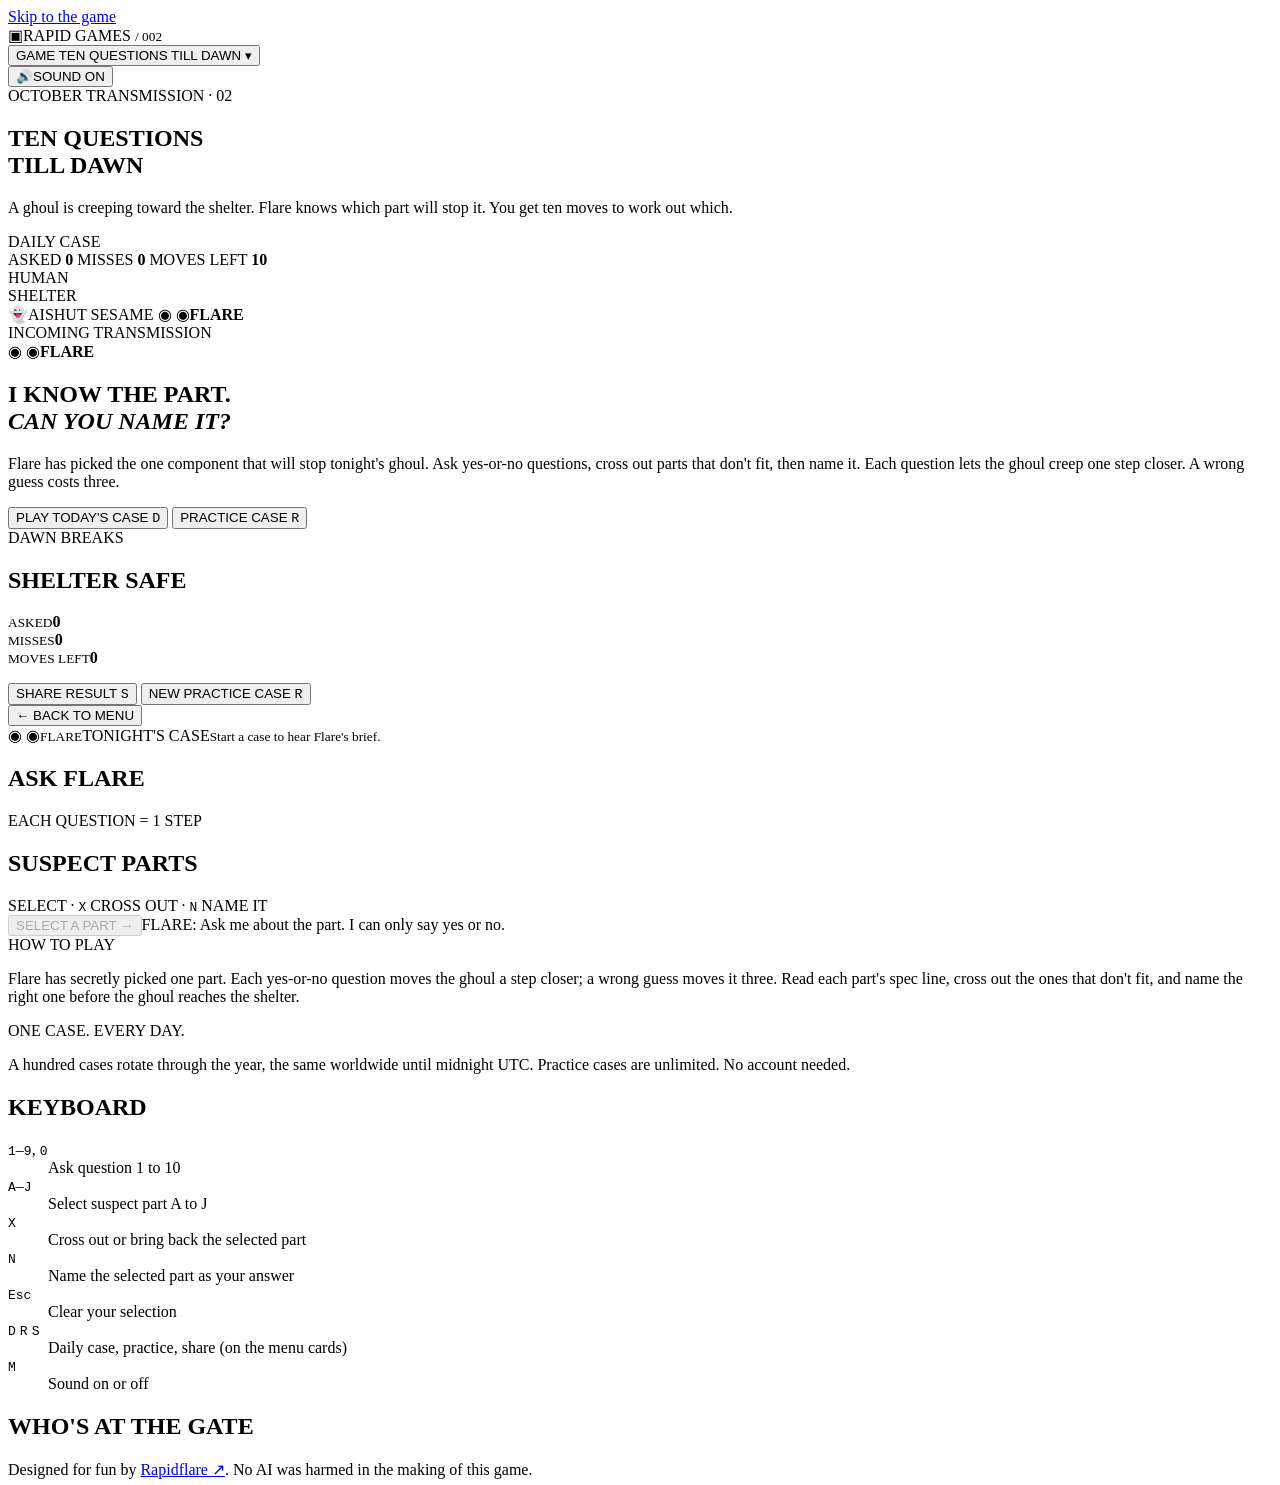
==== public/ten-questions/index.html @ 96497e57 "Add Ten Questions Till Dawn and an accessibility and sound pass Ten Questions Till Dawn is a second " ====
<!doctype html>
<html lang="en">
  <head>
    <meta charset="utf-8">
    <meta name="viewport" content="width=device-width, initial-scale=1, viewport-fit=cover">
    <meta name="theme-color" content="#141023">
    <meta name="description" content="A tiny daily deduction game. A ghoul creeps closer with every question. Work out which part Flare needs before it reaches the shelter.">
    <meta property="og:title" content="Ten Questions Till Dawn">
    <meta property="og:description" content="Ten moves. One part. A ghoul at the gate. Help Flare before it reaches the shelter.">
    <meta property="og:type" content="website">
    <title>Ten Questions Till Dawn · Rapid Games</title>
    <link rel="icon" href="/favicon.svg" type="image/svg+xml">
    <link rel="stylesheet" href="/style.css">
    <link rel="stylesheet" href="/ten-questions/style.css">
    <script type="module" src="/ten-questions/game.mjs"></script>
  </head>
  <body data-theme="halloween">
    <a class="skip-link" href="#game-cabinet">Skip to the game</a>
    <div class="page-shell">
      <header class="masthead">
        <div class="brand"><span class="brand-mark" aria-hidden="true">▣</span><span>RAPID GAMES <small>/ 002</small></span></div>
        <div class="masthead-tools">
          <nav class="game-picker" aria-label="Games">
            <button id="game-menu-button" class="menu-button" type="button" aria-expanded="false" aria-controls="game-menu"><span class="menu-kicker">GAME</span> <span class="menu-current">TEN QUESTIONS TILL DAWN</span> <span aria-hidden="true">▾</span></button>
            <ul id="game-menu" class="game-menu" hidden></ul>
          </nav>
          <button id="sound-toggle" class="sound-toggle" type="button" aria-pressed="true" aria-keyshortcuts="M"><span class="sound-icon" aria-hidden="true">🔊</span><span class="sound-label">SOUND ON</span></button>
        </div>
      </header>

      <main>
        <section class="hero" aria-labelledby="game-title">
          <div class="signal-label"><span class="signal-dot"></span><span>OCTOBER TRANSMISSION · 02</span></div>
          <h1 id="game-title">TEN QUESTIONS<br><span>TILL DAWN</span></h1>
          <p class="subtitle">A ghoul is creeping toward the shelter. Flare knows which part will stop it. You get ten moves to work out which.</p>
        </section>

        <section id="game-cabinet" class="cabinet" aria-label="Game cabinet" tabindex="-1">
          <div class="cabinet-top">
            <div class="cabinet-id"><span class="status-light"></span><span id="cabinet-label">DAILY CASE</span><span id="day-label" class="day-label"></span></div>
            <div class="hud" aria-label="Game status">
              <span title="Questions asked">ASKED <strong id="asked-value">0</strong></span>
              <span title="Wrong guesses">MISSES <strong id="misses-value">0</strong></span>
              <span title="Moves before the ghoul reaches the shelter">MOVES LEFT <strong id="steps-value">10</strong></span>
            </div>
          </div>

          <div id="night-board" class="board night-board" role="img" aria-label="The ghoul is 10 steps from the shelter">
            <div class="board-grid" aria-hidden="true"></div>
            <div class="core-tower" aria-hidden="true"><span>HUMAN<br>SHELTER</span><i></i></div>
            <div class="moon" aria-hidden="true"></div>
            <div class="sun" aria-hidden="true"></div>
            <div class="dawn-track" aria-hidden="true">
              <div id="track-ticks" class="track-ticks"></div>
              <span id="pursuer" class="pursuer"><span id="pursuer-body" class="ghoul-body drone"><span class="enemy-face">👻</span><span class="ghoul-accessory"></span><span class="ai-stamp">AI</span></span><span id="pursuer-name" class="bot-label">SHUT SESAME</span></span>
              <span id="hero" class="hero-ai"><span>◉ ◉</span><b>FLARE</b></span>
            </div>
          </div>
          <div id="screen-overlay" class="screen-overlay tq-overlay">
            <div class="overlay-card" id="intro-card">
              <div class="tiny-kicker">INCOMING TRANSMISSION</div>
              <div class="ai-avatar" aria-hidden="true"><span>◉ ◉</span><b>FLARE</b></div>
              <h2>I KNOW THE PART.<br><em>CAN YOU NAME IT?</em></h2>
              <p>Flare has picked the one component that will stop tonight's ghoul. Ask yes-or-no questions, cross out parts that don't fit, then name it. Each question lets the ghoul creep one step closer. A wrong guess costs three.</p>
              <div class="intro-actions">
                <button id="daily-start" class="primary-button" type="button" aria-keyshortcuts="D">PLAY TODAY'S CASE <kbd aria-hidden="true">D</kbd></button>
                <button id="practice-start" class="text-button" type="button" aria-keyshortcuts="R">PRACTICE CASE <kbd aria-hidden="true">R</kbd></button>
              </div>
            </div>
            <div class="overlay-card result-card hidden" id="result-card" aria-live="polite">
              <div class="tiny-kicker" id="result-kicker">DAWN BREAKS</div>
              <h2 id="result-heading">SHELTER SAFE</h2>
              <p id="result-story"></p>
              <div class="result-stats"><div><small>ASKED</small><strong id="result-asked">0</strong></div><div><small>MISSES</small><strong id="result-misses">0</strong></div><div><small>MOVES LEFT</small><strong id="result-score">0</strong></div></div>
              <p id="result-trail" class="result-trail"></p>
              <p id="best-line" class="best-line"></p>
              <div class="intro-actions">
                <button id="share-button" class="primary-button" type="button" aria-keyshortcuts="S">SHARE RESULT <kbd aria-hidden="true">S</kbd></button>
                <button id="retry-button" class="text-button" type="button" aria-keyshortcuts="R">NEW PRACTICE CASE <kbd aria-hidden="true">R</kbd></button>
              </div>
              <button id="home-button" class="home-button" type="button">← BACK TO MENU</button>
            </div>
          </div>

          <div class="control-panel">
            <div class="panel-title"><span class="patch-face" aria-hidden="true">◉ ◉<small>FLARE</small></span><span><span id="case-label">TONIGHT'S CASE</span><small id="case-brief" class="selected-bay case-brief">Start a case to hear Flare's brief.</small></span></div>

            <div class="parts-title"><h2 class="panel-heading">ASK FLARE</h2><span>EACH QUESTION = 1 STEP</span></div>
            <div id="question-list" class="question-list" role="group" aria-label="Questions"></div>

            <div class="parts-title"><h2 class="panel-heading">SUSPECT PARTS</h2><span>SELECT · <kbd aria-hidden="true">X</kbd> CROSS OUT · <kbd aria-hidden="true">N</kbd> NAME IT</span></div>
            <div id="suspect-list" class="suspect-list" role="group" aria-label="Suspect parts"></div>

            <div class="launch-row"><button id="guess-button" class="launch-button" type="button" aria-keyshortcuts="N" disabled>SELECT A PART <span>→</span></button><span id="patch-message" class="patch-message" role="status">FLARE: Ask me about the part. I can only say yes or no.</span></div>
          </div>
        </section>

        <div class="below-cabinet"><div><span class="micro-label">HOW TO PLAY</span><p>Flare has secretly picked one part. Each yes-or-no question moves the ghoul a step closer; a wrong guess moves it three. Read each part's spec line, cross out the ones that don't fit, and name the right one before the ghoul reaches the shelter.</p></div><div class="daily-note"><span class="micro-label">ONE CASE. EVERY DAY.</span><p>A hundred cases rotate through the year, the same worldwide until midnight UTC. Practice cases are unlimited. No account needed.</p></div></div>

        <section class="info-grid" aria-label="Keyboard shortcuts and ghouls">
          <div class="info-card">
            <h2 class="micro-label">KEYBOARD</h2>
            <dl class="key-list">
              <div><dt><kbd>1</kbd>–<kbd>9</kbd>, <kbd>0</kbd></dt><dd>Ask question 1 to 10</dd></div>
              <div><dt><kbd>A</kbd>–<kbd>J</kbd></dt><dd>Select suspect part A to J</dd></div>
              <div><dt><kbd>X</kbd></dt><dd>Cross out or bring back the selected part</dd></div>
              <div><dt><kbd>N</kbd></dt><dd>Name the selected part as your answer</dd></div>
              <div><dt><kbd>Esc</kbd></dt><dd>Clear your selection</dd></div>
              <div><dt><kbd>D</kbd> <kbd>R</kbd> <kbd>S</kbd></dt><dd>Daily case, practice, share (on the menu cards)</dd></div>
              <div><dt><kbd>M</kbd></dt><dd>Sound on or off</dd></div>
            </dl>
          </div>
          <div class="info-card">
            <h2 class="micro-label">WHO'S AT THE GATE</h2>
            <ul id="ghoul-list" class="ghoul-list"></ul>
          </div>
        </section>
      </main>

      <footer>Designed for fun by <a href="https://www.rapidflare.ai/" target="_blank" rel="noopener noreferrer">Rapidflare <span aria-hidden="true">↗</span></a>. No AI was harmed in the making of this game.</footer>
    </div>
  </body>
</html>
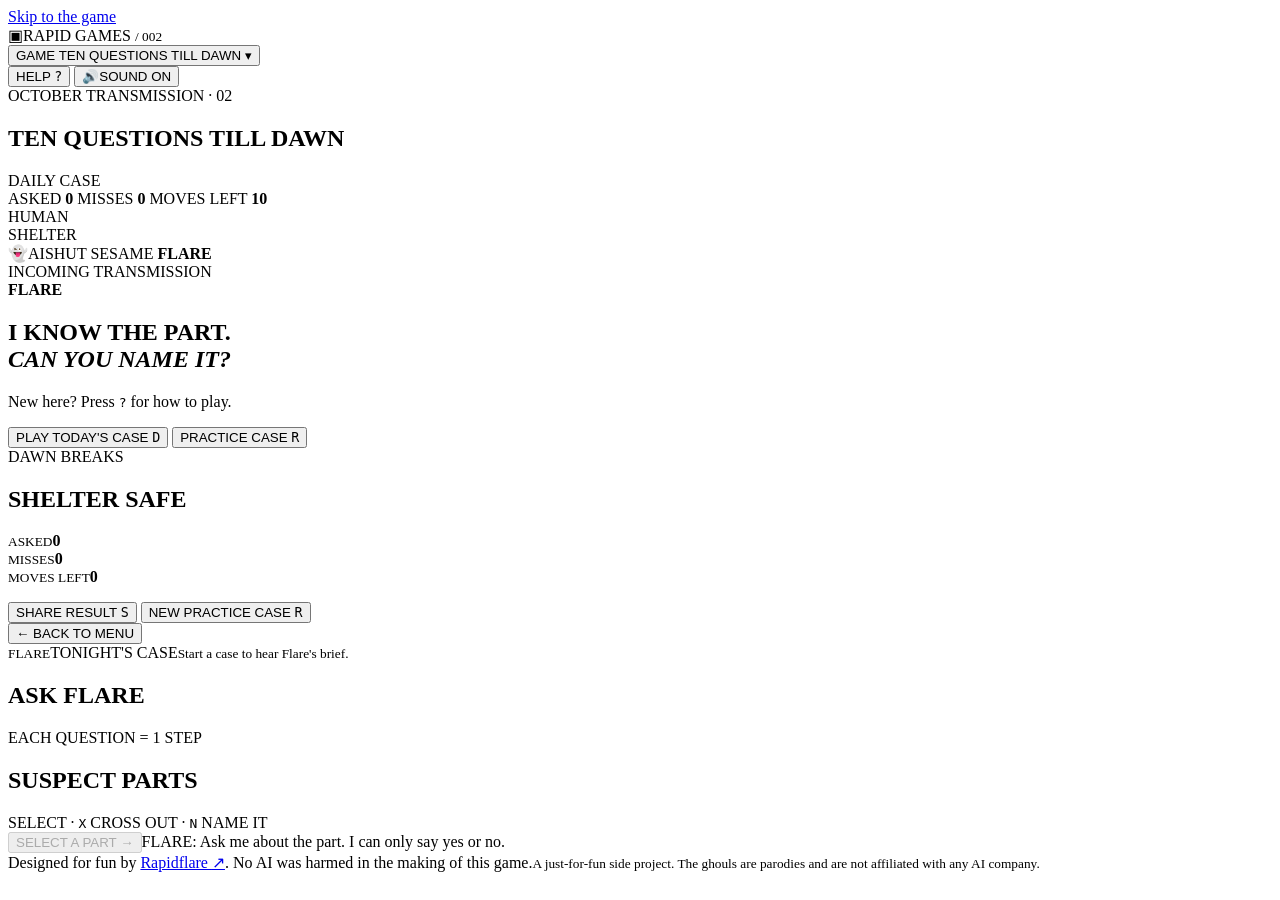
==== commit ab3a12fb: "Keep the games out of search, add share cards, and declutter the pages Every page is noindex (meta t" ====
--- a/public/ten-questions/index.html
+++ b/public/ten-questions/index.html
@@ -4,10 +4,21 @@
     <meta charset="utf-8">
     <meta name="viewport" content="width=device-width, initial-scale=1, viewport-fit=cover">
     <meta name="theme-color" content="#141023">
-    <meta name="description" content="A tiny daily deduction game. A ghoul creeps closer with every question. Work out which part Flare needs before it reaches the shelter.">
+    <meta name="description" content="A just-for-fun daily deduction game. A ghoul creeps closer with every question. Work out which part Flare needs before it reaches the shelter.">
+    <meta name="robots" content="noindex">
+    <meta property="og:site_name" content="Rapid Games">
     <meta property="og:title" content="Ten Questions Till Dawn">
-    <meta property="og:description" content="Ten moves. One part. A ghoul at the gate. Help Flare before it reaches the shelter.">
+    <meta property="og:description" content="A just-for-fun Halloween deduction game from the Rapidflare team. Ten moves, one part, a ghoul at the gate.">
     <meta property="og:type" content="website">
+    <meta property="og:url" content="https://games.rapidflare.ai/ten-questions/">
+    <meta property="og:image" content="https://games.rapidflare.ai/og/ten-questions.png">
+    <meta property="og:image:width" content="1200">
+    <meta property="og:image:height" content="630">
+    <meta property="og:image:alt" content="Ten Questions Till Dawn: a ghoul creeps toward a shelter under the moon.">
+    <meta name="twitter:card" content="summary_large_image">
+    <meta name="twitter:title" content="Ten Questions Till Dawn">
+    <meta name="twitter:description" content="A just-for-fun Halloween deduction game from the Rapidflare team.">
+    <meta name="twitter:image" content="https://games.rapidflare.ai/og/ten-questions.png">
     <title>Ten Questions Till Dawn · Rapid Games</title>
     <link rel="icon" href="/favicon.svg" type="image/svg+xml">
     <link rel="stylesheet" href="/style.css">
@@ -24,15 +35,15 @@
             <button id="game-menu-button" class="menu-button" type="button" aria-expanded="false" aria-controls="game-menu"><span class="menu-kicker">GAME</span> <span class="menu-current">TEN QUESTIONS TILL DAWN</span> <span aria-hidden="true">▾</span></button>
             <ul id="game-menu" class="game-menu" hidden></ul>
           </nav>
+          <button id="help-button" class="menu-button help-button" type="button" aria-haspopup="dialog" aria-keyshortcuts="?"><span class="help-label">HELP</span> <kbd aria-hidden="true">?</kbd></button>
           <button id="sound-toggle" class="sound-toggle" type="button" aria-pressed="true" aria-keyshortcuts="M"><span class="sound-icon" aria-hidden="true">🔊</span><span class="sound-label">SOUND ON</span></button>
         </div>
       </header>
 
       <main>
-        <section class="hero" aria-labelledby="game-title">
+        <section class="hero compact" aria-labelledby="game-title">
           <div class="signal-label"><span class="signal-dot"></span><span>OCTOBER TRANSMISSION · 02</span></div>
-          <h1 id="game-title">TEN QUESTIONS<br><span>TILL DAWN</span></h1>
-          <p class="subtitle">A ghoul is creeping toward the shelter. Flare knows which part will stop it. You get ten moves to work out which.</p>
+          <h1 id="game-title">TEN QUESTIONS <span>TILL DAWN</span></h1>
         </section>
 
         <section id="game-cabinet" class="cabinet" aria-label="Game cabinet" tabindex="-1">
@@ -53,15 +64,15 @@
             <div class="dawn-track" aria-hidden="true">
               <div id="track-ticks" class="track-ticks"></div>
               <span id="pursuer" class="pursuer"><span id="pursuer-body" class="ghoul-body drone"><span class="enemy-face">👻</span><span class="ghoul-accessory"></span><span class="ai-stamp">AI</span></span><span id="pursuer-name" class="bot-label">SHUT SESAME</span></span>
-              <span id="hero" class="hero-ai"><span>◉ ◉</span><b>FLARE</b></span>
+              <span id="hero" class="hero-ai"><span class="flare-icon" data-flare-tool="question"></span><b>FLARE</b></span>
             </div>
           </div>
           <div id="screen-overlay" class="screen-overlay tq-overlay">
             <div class="overlay-card" id="intro-card">
               <div class="tiny-kicker">INCOMING TRANSMISSION</div>
-              <div class="ai-avatar" aria-hidden="true"><span>◉ ◉</span><b>FLARE</b></div>
+              <div class="ai-avatar flare-avatar" aria-hidden="true"><span class="flare-icon" data-flare-tool="question"></span><b>FLARE</b></div>
               <h2>I KNOW THE PART.<br><em>CAN YOU NAME IT?</em></h2>
-              <p>Flare has picked the one component that will stop tonight's ghoul. Ask yes-or-no questions, cross out parts that don't fit, then name it. Each question lets the ghoul creep one step closer. A wrong guess costs three.</p>
+              <p class="intro-hint">New here? Press <kbd>?</kbd> for how to play.</p>
               <div class="intro-actions">
                 <button id="daily-start" class="primary-button" type="button" aria-keyshortcuts="D">PLAY TODAY'S CASE <kbd aria-hidden="true">D</kbd></button>
                 <button id="practice-start" class="text-button" type="button" aria-keyshortcuts="R">PRACTICE CASE <kbd aria-hidden="true">R</kbd></button>
@@ -83,7 +94,7 @@
           </div>
 
           <div class="control-panel">
-            <div class="panel-title"><span class="patch-face" aria-hidden="true">◉ ◉<small>FLARE</small></span><span><span id="case-label">TONIGHT'S CASE</span><small id="case-brief" class="selected-bay case-brief">Start a case to hear Flare's brief.</small></span></div>
+            <div class="panel-title"><span class="patch-face flare-avatar" aria-hidden="true"><span class="flare-icon" data-flare-tool="question"></span><small>FLARE</small></span><span><span id="case-label">TONIGHT'S CASE</span><small id="case-brief" class="selected-bay case-brief">Start a case to hear Flare's brief.</small></span></div>
 
             <div class="parts-title"><h2 class="panel-heading">ASK FLARE</h2><span>EACH QUESTION = 1 STEP</span></div>
             <div id="question-list" class="question-list" role="group" aria-label="Questions"></div>
@@ -95,29 +106,51 @@
           </div>
         </section>
 
-        <div class="below-cabinet"><div><span class="micro-label">HOW TO PLAY</span><p>Flare has secretly picked one part. Each yes-or-no question moves the ghoul a step closer; a wrong guess moves it three. Read each part's spec line, cross out the ones that don't fit, and name the right one before the ghoul reaches the shelter.</p></div><div class="daily-note"><span class="micro-label">ONE CASE. EVERY DAY.</span><p>A hundred cases rotate through the year, the same worldwide until midnight UTC. Practice cases are unlimited. No account needed.</p></div></div>
-
-        <section class="info-grid" aria-label="Keyboard shortcuts and ghouls">
-          <div class="info-card">
-            <h2 class="micro-label">KEYBOARD</h2>
-            <dl class="key-list">
-              <div><dt><kbd>1</kbd>–<kbd>9</kbd>, <kbd>0</kbd></dt><dd>Ask question 1 to 10</dd></div>
-              <div><dt><kbd>A</kbd>–<kbd>J</kbd></dt><dd>Select suspect part A to J</dd></div>
-              <div><dt><kbd>X</kbd></dt><dd>Cross out or bring back the selected part</dd></div>
-              <div><dt><kbd>N</kbd></dt><dd>Name the selected part as your answer</dd></div>
-              <div><dt><kbd>Esc</kbd></dt><dd>Clear your selection</dd></div>
-              <div><dt><kbd>D</kbd> <kbd>R</kbd> <kbd>S</kbd></dt><dd>Daily case, practice, share (on the menu cards)</dd></div>
-              <div><dt><kbd>M</kbd></dt><dd>Sound on or off</dd></div>
-            </dl>
-          </div>
-          <div class="info-card">
-            <h2 class="micro-label">WHO'S AT THE GATE</h2>
-            <ul id="ghoul-list" class="ghoul-list"></ul>
-          </div>
-        </section>
       </main>
 
-      <footer>Designed for fun by <a href="https://www.rapidflare.ai/" target="_blank" rel="noopener noreferrer">Rapidflare <span aria-hidden="true">↗</span></a>. No AI was harmed in the making of this game.</footer>
+      <footer>Designed for fun by <a href="https://www.rapidflare.ai/" target="_blank" rel="noopener noreferrer">Rapidflare <span aria-hidden="true">↗</span></a>. No AI was harmed in the making of this game.<small class="disclaimer">A just-for-fun side project. The ghouls are parodies and are not affiliated with any AI company.</small></footer>
     </div>
+
+    <dialog id="splash" class="splash" aria-labelledby="splash-title">
+      <div class="splash-inner">
+        <div class="signal-label"><span class="signal-dot"></span><span>OCTOBER TRANSMISSION · 02</span></div>
+        <h2 id="splash-title" class="splash-title">TEN QUESTIONS<br><span>TILL DAWN</span></h2>
+        <p class="subtitle">A ghoul is creeping toward the shelter. Flare knows which part will stop it.</p>
+        <div class="splash-cast" aria-hidden="true"><span class="splash-flare"><span class="flare-icon" data-flare-tool="question"></span><b>FLARE</b></span><span class="versus">VS</span><div id="splash-ghouls" class="splash-ghouls"></div></div>
+        <p class="splash-story">Ask Flare yes-or-no questions, cross out the parts that don't fit, and name the right one. Each question lets the ghoul creep one step closer; a wrong guess costs three. You have ten moves till dawn.</p>
+        <div class="intro-actions">
+          <button class="primary-button" type="button" data-action="daily" data-shortcut="d" aria-keyshortcuts="D" autofocus>PLAY TODAY'S CASE <kbd aria-hidden="true">D</kbd></button>
+          <button class="text-button" type="button" data-action="practice" data-shortcut="r" aria-keyshortcuts="R">PRACTICE CASE <kbd aria-hidden="true">R</kbd></button>
+        </div>
+        <div class="splash-links">
+          <button class="home-button" type="button" data-action="help" data-shortcut="?" aria-keyshortcuts="?">HOW TO PLAY &amp; SHORTCUTS <kbd aria-hidden="true">?</kbd></button>
+          <button class="home-button" type="button" data-action="close" aria-keyshortcuts="Escape">JUST LOOK AROUND <kbd aria-hidden="true">Esc</kbd></button>
+        </div>
+        <p class="splash-note">A just-for-fun side project. The ghouls are parodies and are not affiliated with any AI company.</p>
+      </div>
+    </dialog>
+
+    <dialog id="help-panel" class="help-panel" aria-labelledby="help-title">
+      <div class="help-head"><h2 id="help-title">HOW TO PLAY</h2><button type="button" class="help-close" data-action="close" aria-label="Close help"><span aria-hidden="true">✕</span> <kbd aria-hidden="true">Esc</kbd></button></div>
+      <p>Flare has secretly picked one part. Each yes-or-no question moves the ghoul a step closer; a wrong guess moves it three. Read each part's spec line, cross out the ones that don't fit, and name the right one before the ghoul reaches the shelter.</p>
+      <p class="help-note"><strong>One case, every day.</strong> A hundred cases rotate through the year, the same worldwide until midnight UTC. Practice cases are unlimited. No account needed.</p>
+      <h3 class="micro-label">KEYBOARD</h3>
+      <dl class="key-list">
+        <div><dt><kbd>1</kbd>–<kbd>9</kbd>, <kbd>0</kbd></dt><dd>Ask question 1 to 10</dd></div>
+        <div><dt><kbd>A</kbd>–<kbd>J</kbd></dt><dd>Select suspect part A to J</dd></div>
+        <div><dt><kbd>X</kbd></dt><dd>Cross out or bring back the selected part</dd></div>
+        <div><dt><kbd>N</kbd></dt><dd>Name the selected part as your answer</dd></div>
+        <div><dt><kbd>Esc</kbd></dt><dd>Clear your selection; close this panel</dd></div>
+        <div><dt><kbd>D</kbd> <kbd>R</kbd> <kbd>S</kbd></dt><dd>Daily case, practice, share (on the menu cards)</dd></div>
+        <div><dt><kbd>?</kbd></dt><dd>Open this help</dd></div>
+        <div><dt><kbd>M</kbd></dt><dd>Sound on or off</dd></div>
+      </dl>
+      <h3 class="micro-label">WHO'S AT THE GATE</h3>
+      <ul id="ghoul-list" class="ghoul-list"></ul>
+      <div class="help-actions">
+        <button class="text-button" type="button" data-action="splash">SHOW THE WELCOME SCREEN <span>→</span></button>
+        <a class="back-link" href="/updates.html">GET GAME UPDATES <span aria-hidden="true">↗</span></a>
+      </div>
+    </dialog>
   </body>
 </html>
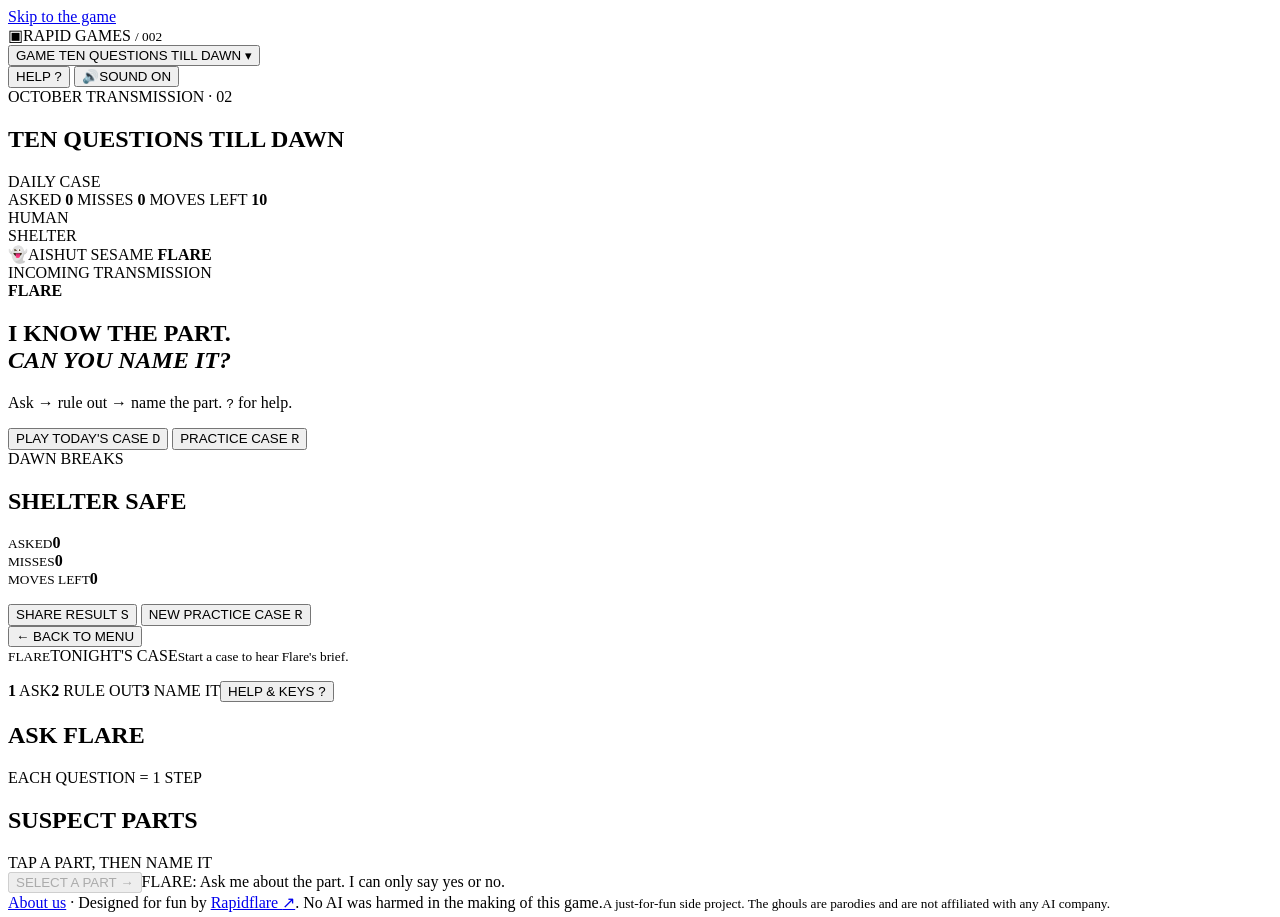
==== commit efce978e: "Make Rapid Games discoverable and add consented analytics" ====
--- a/public/ten-questions/index.html
+++ b/public/ten-questions/index.html
@@ -4,8 +4,9 @@
     <meta charset="utf-8">
     <meta name="viewport" content="width=device-width, initial-scale=1, viewport-fit=cover">
     <meta name="theme-color" content="#141023">
-    <meta name="description" content="A just-for-fun daily deduction game. A ghoul creeps closer with every question. Work out which part Flare needs before it reaches the shelter.">
-    <meta name="robots" content="noindex">
+    <link rel="canonical" href="https://games.rapidflare.ai/ten-questions/">
+    <meta name="author" content="Rapidflare">
+    <meta name="description" content="Play Ten Questions Till Dawn, a daily electronics deduction game made by Rapidflare, the AI product intelligence team for electronics.">
     <meta property="og:site_name" content="Rapid Games">
     <meta property="og:title" content="Ten Questions Till Dawn">
     <meta property="og:description" content="A just-for-fun Halloween deduction game from the Rapidflare team. Ten moves, one part, a ghoul at the gate.">
@@ -19,6 +20,7 @@
     <meta name="twitter:title" content="Ten Questions Till Dawn">
     <meta name="twitter:description" content="A just-for-fun Halloween deduction game from the Rapidflare team.">
     <meta name="twitter:image" content="https://games.rapidflare.ai/og/ten-questions.png">
+    <script type="application/ld+json">{"@context":"https://schema.org","@type":"VideoGame","name":"Ten Questions Till Dawn","url":"https://games.rapidflare.ai/ten-questions/","creator":{"@type":"Organization","name":"Rapidflare","url":"https://www.rapidflare.ai/"},"playMode":"SinglePlayer","applicationCategory":"Game"}</script>
     <title>Ten Questions Till Dawn · Rapid Games</title>
     <link rel="icon" href="/favicon.svg" type="image/svg+xml">
     <link rel="stylesheet" href="/style.css">
@@ -72,7 +74,7 @@
               <div class="tiny-kicker">INCOMING TRANSMISSION</div>
               <div class="ai-avatar flare-avatar" aria-hidden="true"><span class="flare-icon" data-flare-tool="question"></span><b>FLARE</b></div>
               <h2>I KNOW THE PART.<br><em>CAN YOU NAME IT?</em></h2>
-              <p class="intro-hint">New here? Press <kbd>?</kbd> for how to play.</p>
+              <p class="intro-hint">Ask → rule out → name the part. <kbd>?</kbd> for help.</p>
               <div class="intro-actions">
                 <button id="daily-start" class="primary-button" type="button" aria-keyshortcuts="D">PLAY TODAY'S CASE <kbd aria-hidden="true">D</kbd></button>
                 <button id="practice-start" class="text-button" type="button" aria-keyshortcuts="R">PRACTICE CASE <kbd aria-hidden="true">R</kbd></button>
@@ -94,21 +96,23 @@
           </div>
 
           <div class="control-panel">
-            <div class="panel-title"><span class="patch-face flare-avatar" aria-hidden="true"><span class="flare-icon" data-flare-tool="question"></span><small>FLARE</small></span><span><span id="case-label">TONIGHT'S CASE</span><small id="case-brief" class="selected-bay case-brief">Start a case to hear Flare's brief.</small></span></div>
+            <div class="panel-title"><span class="flare-face flare-avatar" aria-hidden="true"><span class="flare-icon" data-flare-tool="question"></span><small>FLARE</small></span><span><span id="case-label">TONIGHT'S CASE</span><small id="case-brief" class="selected-bay case-brief">Start a case to hear Flare's brief.</small></span></div>
+
+            <p class="quick-keys" aria-label="Three steps to play"><span><b>1</b> ASK</span><span><b>2</b> RULE OUT</span><span><b>3</b> NAME IT</span><button class="quick-help" type="button">HELP &amp; KEYS ?</button></p>
 
             <div class="parts-title"><h2 class="panel-heading">ASK FLARE</h2><span>EACH QUESTION = 1 STEP</span></div>
             <div id="question-list" class="question-list" role="group" aria-label="Questions"></div>
 
-            <div class="parts-title"><h2 class="panel-heading">SUSPECT PARTS</h2><span>SELECT · <kbd aria-hidden="true">X</kbd> CROSS OUT · <kbd aria-hidden="true">N</kbd> NAME IT</span></div>
+            <div class="parts-title"><h2 class="panel-heading">SUSPECT PARTS</h2><span>TAP A PART, THEN NAME IT</span></div>
             <div id="suspect-list" class="suspect-list" role="group" aria-label="Suspect parts"></div>
 
-            <div class="launch-row"><button id="guess-button" class="launch-button" type="button" aria-keyshortcuts="N" disabled>SELECT A PART <span>→</span></button><span id="patch-message" class="patch-message" role="status">FLARE: Ask me about the part. I can only say yes or no.</span></div>
+            <div class="launch-row"><button id="guess-button" class="launch-button" type="button" aria-keyshortcuts="N" disabled>SELECT A PART <span>→</span></button><span id="flare-message" class="flare-message" role="status">FLARE: Ask me about the part. I can only say yes or no.</span></div>
           </div>
         </section>
 
       </main>
 
-      <footer>Designed for fun by <a href="https://www.rapidflare.ai/" target="_blank" rel="noopener noreferrer">Rapidflare <span aria-hidden="true">↗</span></a>. No AI was harmed in the making of this game.<small class="disclaimer">A just-for-fun side project. The ghouls are parodies and are not affiliated with any AI company.</small></footer>
+      <footer><a class="footer-about" href="/about.html">About us</a><span aria-hidden="true"> · </span>Designed for fun by <a href="https://www.rapidflare.ai/" target="_blank" rel="noopener noreferrer">Rapidflare <span aria-hidden="true">↗</span></a>. No AI was harmed in the making of this game.<small class="disclaimer">A just-for-fun side project. The ghouls are parodies and are not affiliated with any AI company.</small></footer>
     </div>
 
     <dialog id="splash" class="splash" aria-labelledby="splash-title">
@@ -117,7 +121,7 @@
         <h2 id="splash-title" class="splash-title">TEN QUESTIONS<br><span>TILL DAWN</span></h2>
         <p class="subtitle">A ghoul is creeping toward the shelter. Flare knows which part will stop it.</p>
         <div class="splash-cast" aria-hidden="true"><span class="splash-flare"><span class="flare-icon" data-flare-tool="question"></span><b>FLARE</b></span><span class="versus">VS</span><div id="splash-ghouls" class="splash-ghouls"></div></div>
-        <p class="splash-story">Ask Flare yes-or-no questions, cross out the parts that don't fit, and name the right one. Each question lets the ghoul creep one step closer; a wrong guess costs three. You have ten moves till dawn.</p>
+        <p class="splash-story">Ask Flare. Rule out parts. Name the right one before the ghoul reaches you.</p>
         <div class="intro-actions">
           <button class="primary-button" type="button" data-action="daily" data-shortcut="d" aria-keyshortcuts="D" autofocus>PLAY TODAY'S CASE <kbd aria-hidden="true">D</kbd></button>
           <button class="text-button" type="button" data-action="practice" data-shortcut="r" aria-keyshortcuts="R">PRACTICE CASE <kbd aria-hidden="true">R</kbd></button>
@@ -132,7 +136,7 @@
 
     <dialog id="help-panel" class="help-panel" aria-labelledby="help-title">
       <div class="help-head"><h2 id="help-title">HOW TO PLAY</h2><button type="button" class="help-close" data-action="close" aria-label="Close help"><span aria-hidden="true">✕</span> <kbd aria-hidden="true">Esc</kbd></button></div>
-      <p>Flare has secretly picked one part. Each yes-or-no question moves the ghoul a step closer; a wrong guess moves it three. Read each part's spec line, cross out the ones that don't fit, and name the right one before the ghoul reaches the shelter.</p>
+      <ol class="help-steps"><li><strong>Ask Flare</strong> a yes-or-no question.</li><li><strong>Rule out parts</strong> that do not fit.</li><li><strong>Name the part</strong> before the ghoul arrives.</li></ol><p>You have ten moves. Each question costs one; a wrong guess costs three.</p>
       <p class="help-note"><strong>One case, every day.</strong> A hundred cases rotate through the year, the same worldwide until midnight UTC. Practice cases are unlimited. No account needed.</p>
       <h3 class="micro-label">KEYBOARD</h3>
       <dl class="key-list">
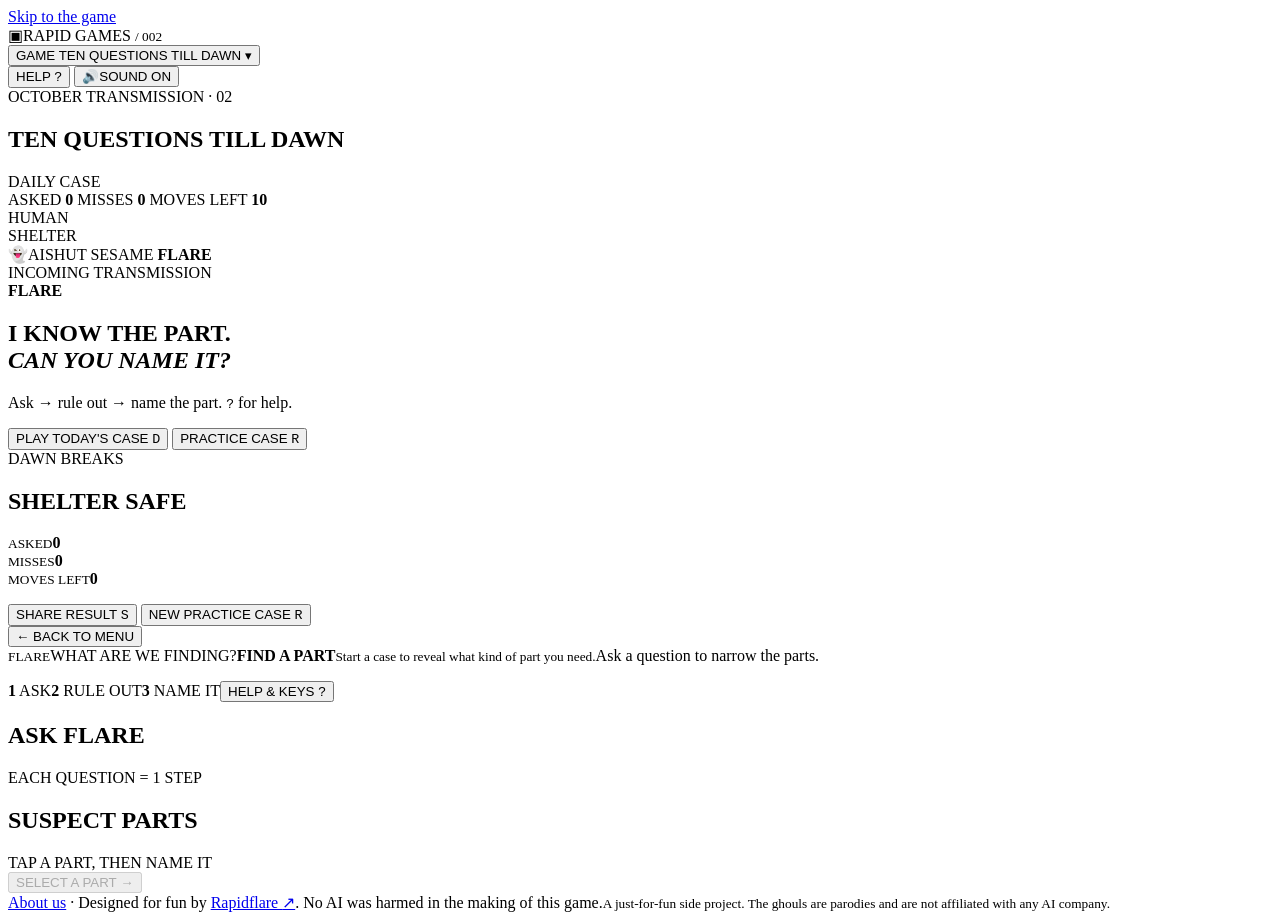
==== commit 17b9eeb0: "Add visual repair cues and richer game screens" ====
--- a/public/ten-questions/index.html
+++ b/public/ten-questions/index.html
@@ -23,8 +23,8 @@
     <script type="application/ld+json">{"@context":"https://schema.org","@type":"VideoGame","name":"Ten Questions Till Dawn","url":"https://games.rapidflare.ai/ten-questions/","creator":{"@type":"Organization","name":"Rapidflare","url":"https://www.rapidflare.ai/"},"playMode":"SinglePlayer","applicationCategory":"Game"}</script>
     <title>Ten Questions Till Dawn · Rapid Games</title>
     <link rel="icon" href="/favicon.svg" type="image/svg+xml">
-    <link rel="stylesheet" href="/style.css">
-    <link rel="stylesheet" href="/ten-questions/style.css">
+    <link rel="stylesheet" href="/style.css?v=20261030-visual-ui-3">
+    <link rel="stylesheet" href="/ten-questions/style.css?v=20261030-visual-ui-3">
     <script type="module" src="/ten-questions/game.mjs"></script>
   </head>
   <body data-theme="halloween">
@@ -96,7 +96,7 @@
           </div>
 
           <div class="control-panel">
-            <div class="panel-title"><span class="flare-face flare-avatar" aria-hidden="true"><span class="flare-icon" data-flare-tool="question"></span><small>FLARE</small></span><span><span id="case-label">TONIGHT'S CASE</span><small id="case-brief" class="selected-bay case-brief">Start a case to hear Flare's brief.</small></span></div>
+            <div class="panel-title tq-panel-title"><span class="flare-face flare-avatar" aria-hidden="true"><span class="flare-icon" data-flare-tool="question"></span><small>FLARE</small></span><span id="target-card" class="target-card"><span class="target-kicker">WHAT ARE WE FINDING?</span><strong id="case-label">FIND A PART</strong><small id="case-brief" class="case-brief">Start a case to reveal what kind of part you need.</small></span><span id="flare-message" class="flare-message flare-bubble" role="status">Ask a question to narrow the parts.</span></div>
 
             <p class="quick-keys" aria-label="Three steps to play"><span><b>1</b> ASK</span><span><b>2</b> RULE OUT</span><span><b>3</b> NAME IT</span><button class="quick-help" type="button">HELP &amp; KEYS ?</button></p>
 
@@ -106,7 +106,7 @@
             <div class="parts-title"><h2 class="panel-heading">SUSPECT PARTS</h2><span>TAP A PART, THEN NAME IT</span></div>
             <div id="suspect-list" class="suspect-list" role="group" aria-label="Suspect parts"></div>
 
-            <div class="launch-row"><button id="guess-button" class="launch-button" type="button" aria-keyshortcuts="N" disabled>SELECT A PART <span>→</span></button><span id="flare-message" class="flare-message" role="status">FLARE: Ask me about the part. I can only say yes or no.</span></div>
+            <div class="launch-row"><button id="guess-button" class="launch-button" type="button" aria-keyshortcuts="N" disabled>SELECT A PART <span>→</span></button></div>
           </div>
         </section>
 
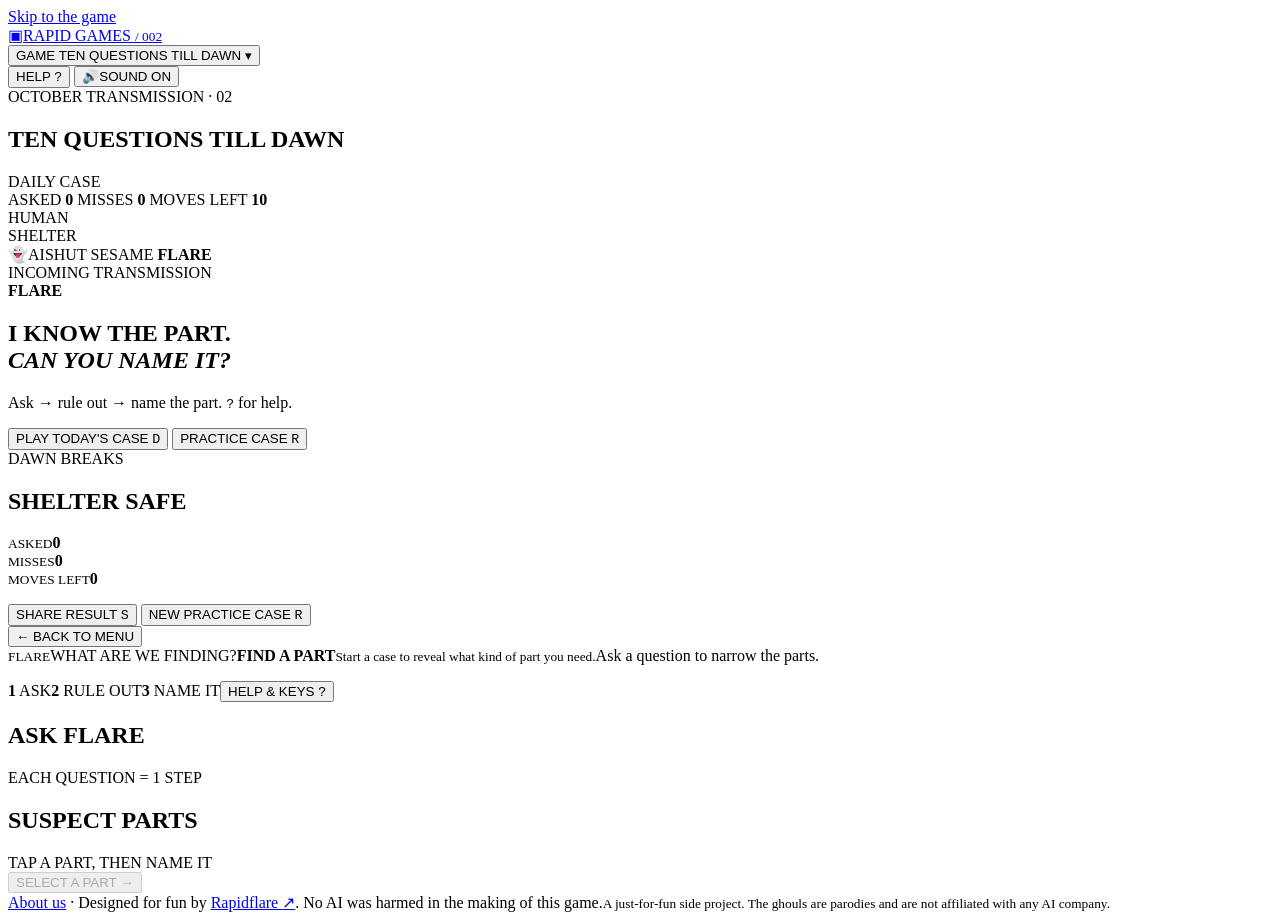
==== commit e7b9a691: "Keep result screens visible and restore social share images" ====
--- a/public/ten-questions/index.html
+++ b/public/ten-questions/index.html
@@ -23,15 +23,15 @@
     <script type="application/ld+json">{"@context":"https://schema.org","@type":"VideoGame","name":"Ten Questions Till Dawn","url":"https://games.rapidflare.ai/ten-questions/","creator":{"@type":"Organization","name":"Rapidflare","url":"https://www.rapidflare.ai/"},"playMode":"SinglePlayer","applicationCategory":"Game"}</script>
     <title>Ten Questions Till Dawn · Rapid Games</title>
     <link rel="icon" href="/favicon.svg" type="image/svg+xml">
-    <link rel="stylesheet" href="/style.css?v=20261030-visual-ui-3">
-    <link rel="stylesheet" href="/ten-questions/style.css?v=20261030-visual-ui-3">
+    <link rel="stylesheet" href="/style.css?v=20261030-visual-ui-4">
+    <link rel="stylesheet" href="/ten-questions/style.css?v=20261030-visual-ui-4">
     <script type="module" src="/ten-questions/game.mjs"></script>
   </head>
   <body data-theme="halloween">
     <a class="skip-link" href="#game-cabinet">Skip to the game</a>
     <div class="page-shell">
       <header class="masthead">
-        <div class="brand"><span class="brand-mark" aria-hidden="true">▣</span><span>RAPID GAMES <small>/ 002</small></span></div>
+        <a class="brand" href="/" aria-label="Rapid Games home"><span class="brand-mark" aria-hidden="true">▣</span><span>RAPID GAMES <small>/ 002</small></span></a>
         <div class="masthead-tools">
           <nav class="game-picker" aria-label="Games">
             <button id="game-menu-button" class="menu-button" type="button" aria-expanded="false" aria-controls="game-menu"><span class="menu-kicker">GAME</span> <span class="menu-current">TEN QUESTIONS TILL DAWN</span> <span aria-hidden="true">▾</span></button>
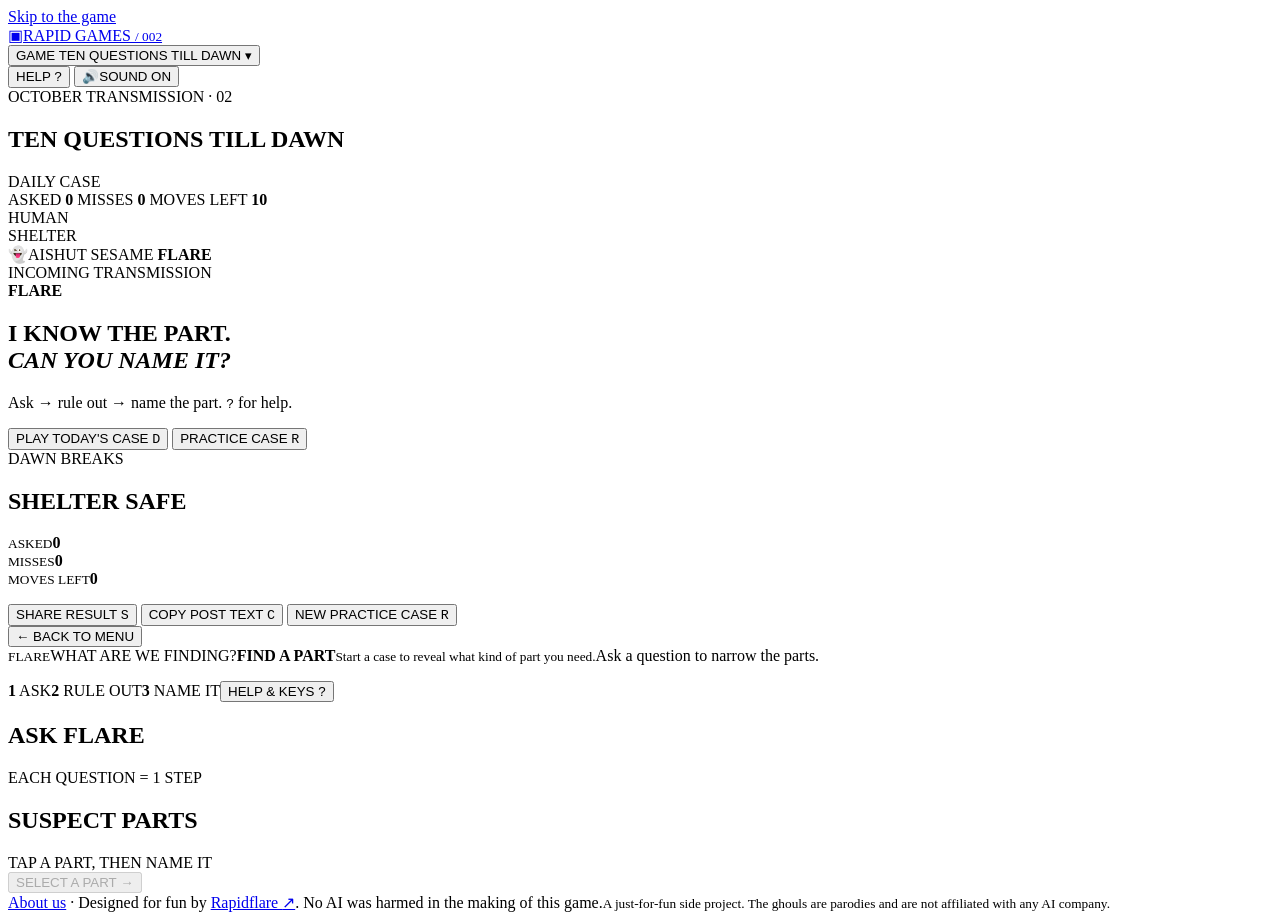
==== commit d19688b9: "Fix Space launch after pointer play and simplify desktop result sharing" ====
--- a/public/ten-questions/index.html
+++ b/public/ten-questions/index.html
@@ -89,6 +89,7 @@
               <p id="best-line" class="best-line"></p>
               <div class="intro-actions">
                 <button id="share-button" class="primary-button" type="button" aria-keyshortcuts="S">SHARE RESULT <kbd aria-hidden="true">S</kbd></button>
+                <button id="copy-post-button" class="text-button" type="button" aria-keyshortcuts="C">COPY POST TEXT <kbd aria-hidden="true">C</kbd></button>
                 <button id="retry-button" class="text-button" type="button" aria-keyshortcuts="R">NEW PRACTICE CASE <kbd aria-hidden="true">R</kbd></button>
               </div>
               <button id="home-button" class="home-button" type="button">← BACK TO MENU</button>
